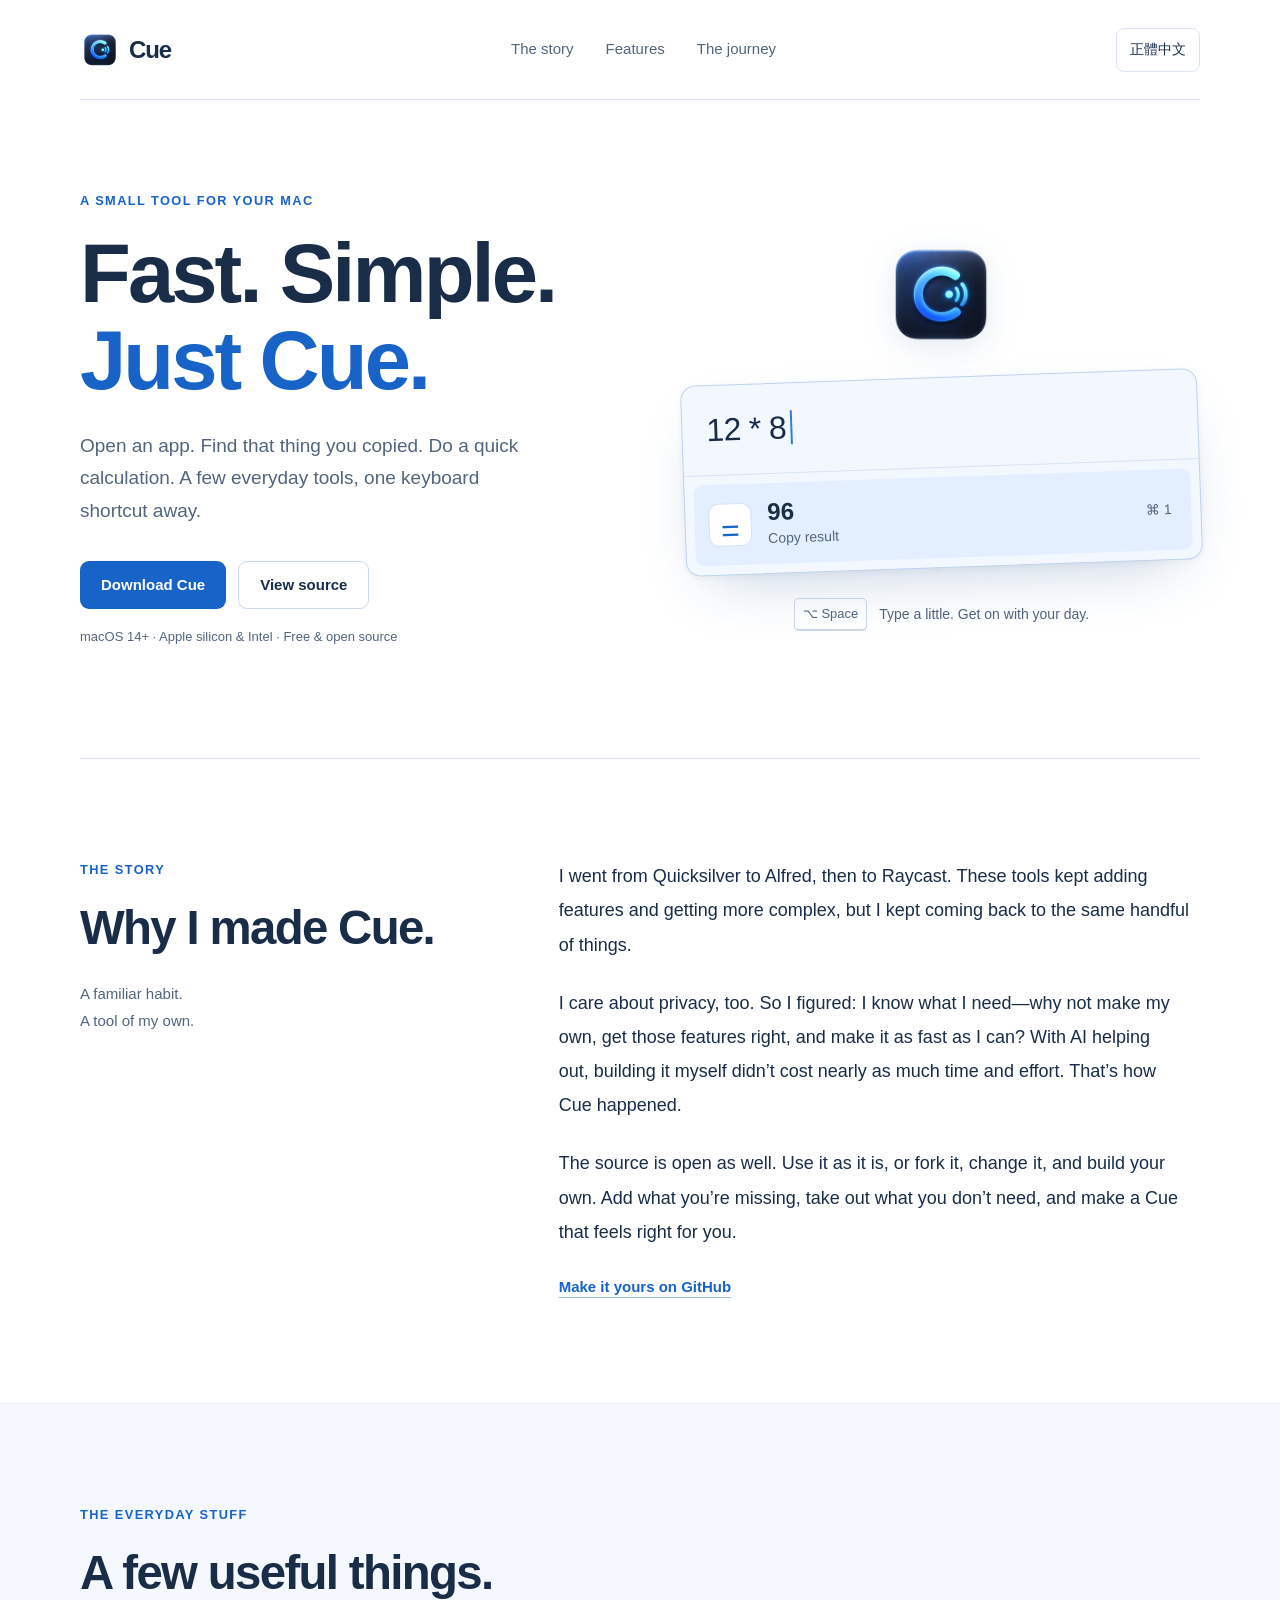
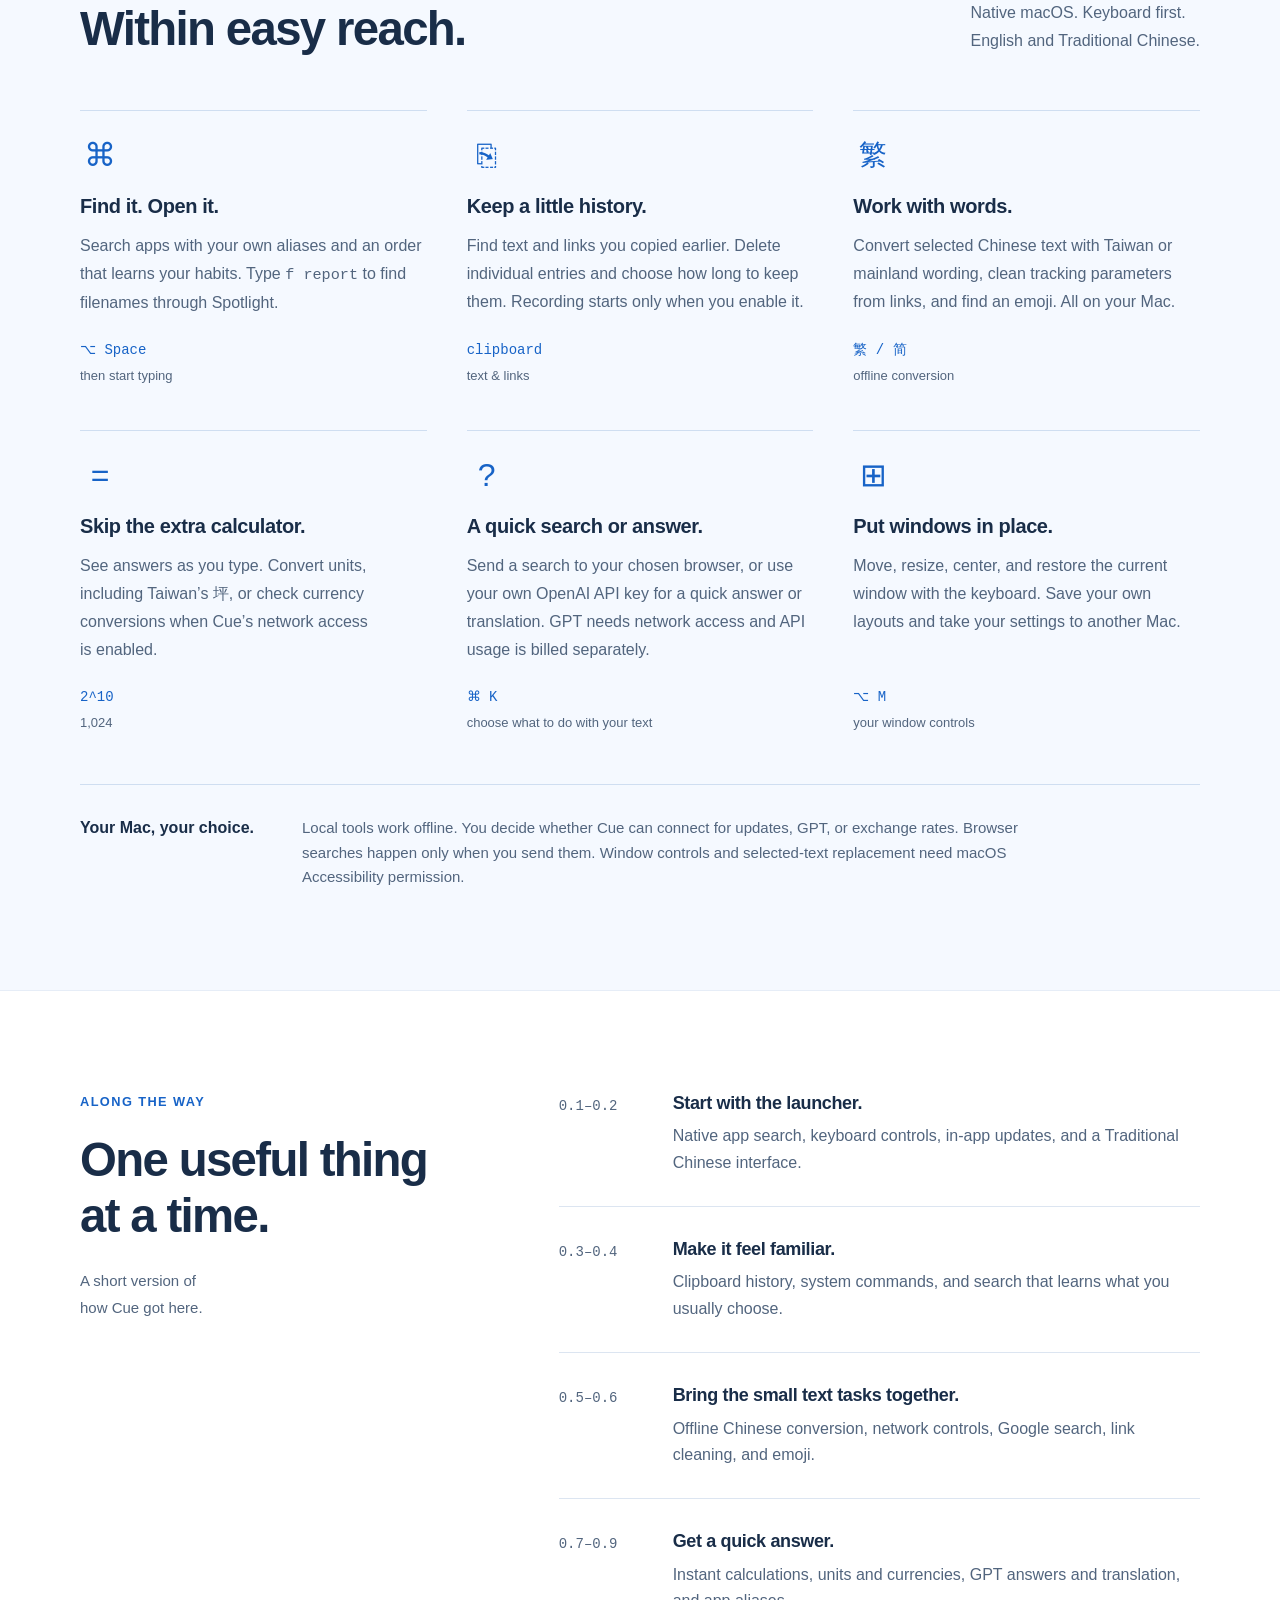
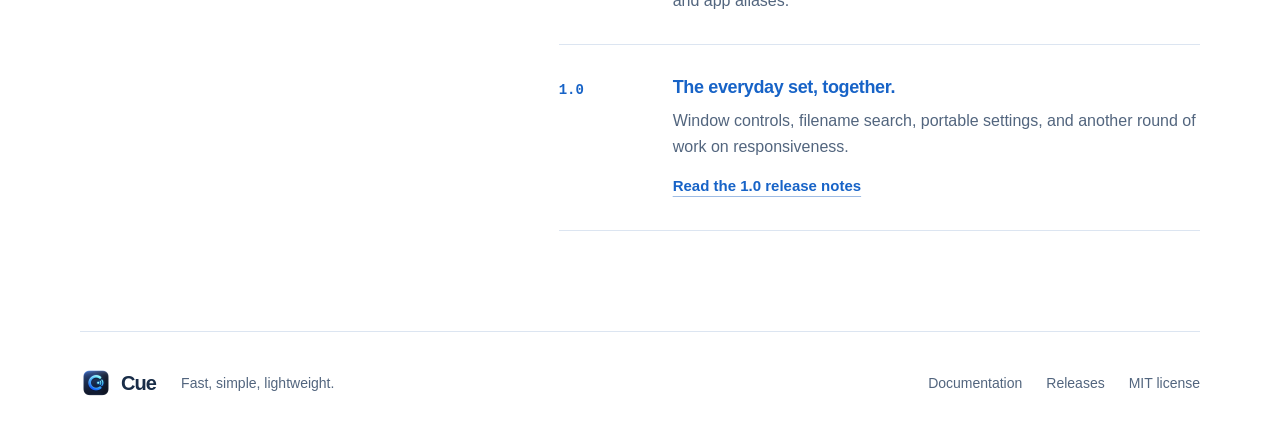
==== website/index.html @ 2a1d49bb "Publish Cue website and signed 1.0.0 update feed" ====
<!doctype html>
<html lang="en">
<head>
  <meta charset="utf-8">
  <meta name="viewport" content="width=device-width, initial-scale=1">
  <meta name="description" content="Cue is a fast, simple, open-source launcher for macOS. Apps, clipboard, text tools, calculations and window controls, a shortcut away.">
  <meta name="theme-color" content="#f5f9ff">
  <title>Cue — Fast, simple, lightweight.</title>
  <link rel="canonical" href="https://yihsiu.org/cue/">
  <link rel="alternate" hreflang="en" href="https://yihsiu.org/cue/">
  <link rel="alternate" hreflang="zh-Hant" href="https://yihsiu.org/cue/zh-Hant/">
  <link rel="icon" type="image/png" href="assets/cue-icon.png">
  <link rel="stylesheet" href="assets/site.css">
</head>
<body>
  <a class="skip-link" href="#main">Skip to content</a>
  <header class="site-header wrap">
    <a class="brand" href="./" aria-label="Cue home"><img src="assets/cue-icon.png" alt="" width="40" height="40"><span>Cue</span></a>
    <nav aria-label="Main navigation"><a href="#story">The story</a><a href="#features">Features</a><a href="#journey">The journey</a></nav>
    <a class="language" href="zh-Hant/" lang="zh-Hant" hreflang="zh-Hant" aria-label="切換至正體中文">正體中文</a>
  </header>

  <main id="main">
    <section class="hero wrap" aria-labelledby="hero-title">
      <div class="hero-copy">
        <p class="eyebrow">A small tool for your Mac</p>
        <h1 id="hero-title">Fast. Simple.<br><span>Just Cue.</span></h1>
        <p class="intro">Open an app. Find that thing you copied. Do a quick calculation. A few everyday tools, one keyboard shortcut away.</p>
        <div class="actions"><a class="button primary" href="https://github.com/hsiuhsiu/cue/releases/latest">Download Cue</a><a class="button secondary" href="https://github.com/hsiuhsiu/cue">View source</a></div>
        <p class="small-note">macOS 14+ · Apple silicon &amp; Intel · Free &amp; open source</p>
      </div>
      <figure class="hero-preview">
        <img class="hero-icon" src="assets/cue-icon.png" alt="Cue app icon" width="116" height="116">
        <div class="launcher-demo" aria-label="Calculator example: 12 times 8 equals 96">
          <div class="demo-query"><span>12 * 8</span><span class="demo-caret" aria-hidden="true"></span></div>
          <div class="demo-result"><span class="demo-symbol" aria-hidden="true">=</span><div><strong>96</strong><span>Copy result</span></div><kbd>⌘ 1</kbd></div>
        </div>
        <figcaption><kbd>⌥ Space</kbd><span>Type a little. Get on with your day.</span></figcaption>
      </figure>
    </section>

    <section id="story" class="story section wrap" aria-labelledby="story-title">
      <div class="section-heading"><p class="eyebrow">The story</p><h2 id="story-title">Why I made Cue.</h2><p class="margin-note">A familiar habit.<br>A tool of my own.</p></div>
      <div class="story-copy">
        <p>I went from Quicksilver to Alfred, then to Raycast. These tools kept adding features and getting more complex, but I kept coming back to the same handful of things.</p>
        <p>I care about privacy, too. So I figured: I know what I need—why not make my own, get those features right, and make it as fast as I can? With AI helping out, building it myself didn’t cost nearly as much time and effort. That’s how Cue happened.</p>
        <p>The source is open as well. Use it as it is, or fork it, change it, and build your own. Add what you’re missing, take out what you don’t need, and make a Cue that feels right for you.</p>
        <a class="text-link" href="https://github.com/hsiuhsiu/cue">Make it yours on GitHub</a>
      </div>
    </section>

    <section id="features" class="features section" aria-labelledby="features-title">
      <div class="wrap">
        <div class="section-top"><div><p class="eyebrow">The everyday stuff</p><h2 id="features-title">A few useful things.<br>Within easy reach.</h2></div><p>Native macOS. Keyboard first.<br>English and Traditional Chinese.</p></div>
        <div class="feature-grid">
          <article><span class="feature-mark" aria-hidden="true">⌘</span><h3>Find it. Open it.</h3><p>Search apps with your own aliases and an order that learns your habits. Type <code>f report</code> to find filenames through Spotlight.</p><span class="feature-example">⌥ Space <span>then start typing</span></span></article>
          <article><span class="feature-mark" aria-hidden="true">⎘</span><h3>Keep a little history.</h3><p>Find text and links you copied earlier. Delete individual entries and choose how long to keep them. Recording starts only when you enable it.</p><span class="feature-example">clipboard <span>text &amp; links</span></span></article>
          <article><span class="feature-mark text-mark" aria-hidden="true">繁</span><h3>Work with words.</h3><p>Convert selected Chinese text with Taiwan or mainland wording, clean tracking parameters from links, and find an emoji. All on your Mac.</p><span class="feature-example">繁 / 简 <span>offline conversion</span></span></article>
          <article><span class="feature-mark" aria-hidden="true">=</span><h3>Skip the extra calculator.</h3><p>See answers as you type. Convert units, including Taiwan’s 坪, or check currency conversions when Cue’s network access is enabled.</p><span class="feature-example">2^10 <span>1,024</span></span></article>
          <article><span class="feature-mark" aria-hidden="true">?</span><h3>A quick search or answer.</h3><p>Send a search to your chosen browser, or use your own OpenAI API key for a quick answer or translation. GPT needs network access and API usage is billed separately.</p><span class="feature-example">⌘ K <span>choose what to do with your text</span></span></article>
          <article><span class="feature-mark" aria-hidden="true">⊞</span><h3>Put windows in place.</h3><p>Move, resize, center, and restore the current window with the keyboard. Save your own layouts and take your settings to another Mac.</p><span class="feature-example">⌥ M <span>your window controls</span></span></article>
        </div>
        <div class="local-note"><strong>Your Mac, your choice.</strong><p>Local tools work offline. You decide whether Cue can connect for updates, GPT, or exchange rates. Browser searches happen only when you send them. Window controls and selected-text replacement need macOS Accessibility permission.</p></div>
      </div>
    </section>

    <section id="journey" class="journey section wrap" aria-labelledby="journey-title">
      <div class="section-heading"><p class="eyebrow">Along the way</p><h2 id="journey-title">One useful thing<br>at a time.</h2><p class="margin-note">A short version of<br>how Cue got here.</p></div>
      <ol class="timeline">
        <li><span class="version">0.1–0.2</span><div><h3>Start with the launcher.</h3><p>Native app search, keyboard controls, in-app updates, and a Traditional Chinese interface.</p></div></li>
        <li><span class="version">0.3–0.4</span><div><h3>Make it feel familiar.</h3><p>Clipboard history, system commands, and search that learns what you usually choose.</p></div></li>
        <li><span class="version">0.5–0.6</span><div><h3>Bring the small text tasks together.</h3><p>Offline Chinese conversion, network controls, Google search, link cleaning, and emoji.</p></div></li>
        <li><span class="version">0.7–0.9</span><div><h3>Get a quick answer.</h3><p>Instant calculations, units and currencies, GPT answers and translation, and app aliases.</p></div></li>
        <li class="milestone"><span class="version">1.0</span><div><h3>The everyday set, together.</h3><p>Window controls, filename search, portable settings, and another round of work on responsiveness.</p><a class="text-link" href="https://github.com/hsiuhsiu/cue/releases/tag/v1.0.0">Read the 1.0 release notes</a></div></li>
      </ol>
    </section>
  </main>

  <footer class="site-footer wrap"><a class="brand" href="./"><img src="assets/cue-icon.png" alt="" width="32" height="32"><span>Cue</span></a><p>Fast, simple, lightweight.</p><nav aria-label="More about Cue"><a href="https://github.com/hsiuhsiu/cue#readme">Documentation</a><a href="https://github.com/hsiuhsiu/cue/releases">Releases</a><a href="https://github.com/hsiuhsiu/cue/blob/main/LICENSE">MIT license</a></nav></footer>
</body>
</html>
---- website/assets/site.css ----
:root{color-scheme:light;--ink:#192d48;--muted:#52657e;--blue:#1763c7;--line:#dce5f1;--pale:#f5f9ff;--font:-apple-system,BlinkMacSystemFont,"Segoe UI","Noto Sans TC",sans-serif}
*{box-sizing:border-box}html{scroll-padding-top:2rem}body{margin:0;background:#fff;color:var(--ink);font-family:var(--font);font-size:1rem;line-height:1.65;-webkit-font-smoothing:antialiased}a{color:inherit;text-decoration:none}a:hover{color:var(--blue)}a:focus-visible{outline:3px solid var(--blue);outline-offset:5px;border-radius:4px}img{display:block;max-width:100%;height:auto}h1,h2,h3,p,figure{margin:0}h1,h2,h3{font-weight:650;letter-spacing:-.035em}h1{font-size:clamp(3.5rem,6.5vw,5.5rem);line-height:1.04}h2{font-size:clamp(2rem,3.7vw,3rem);line-height:1.17}h3{font-size:1.25rem;line-height:1.35;letter-spacing:-.02em}p{text-wrap:pretty}.wrap{width:min(1120px,calc(100% - 64px));margin-inline:auto}.section{padding-block:100px}.eyebrow{margin-bottom:20px;font-size:.8rem;font-weight:650;letter-spacing:.11em;text-transform:uppercase;color:var(--blue)}.skip-link{position:fixed;top:12px;left:16px;padding:10px 16px;background:#fff;border:2px solid var(--blue);z-index:10;transform:translateY(-150%)}.skip-link:focus{transform:translateY(0)}
.site-header{min-height:100px;display:flex;align-items:center;justify-content:space-between;gap:24px;border-bottom:1px solid var(--line)}.brand{display:inline-flex;align-items:center;gap:9px;font-size:1.5rem;font-weight:700;letter-spacing:-.045em;white-space:nowrap}.brand img{flex-shrink:0}.site-header nav{display:flex;gap:32px;font-size:.9375rem;color:var(--muted)}.site-header nav a,.language{display:inline-flex;align-items:center;min-height:44px}.language{font-size:.875rem;font-weight:550;border:1px solid var(--line);border-radius:8px;padding:6px 13px;white-space:nowrap}
.hero{display:grid;grid-template-columns:1.05fr 1fr;align-items:center;gap:60px;padding-block:90px 110px}.hero h1 span{color:var(--blue)}.intro{max-width:31rem;font-size:1.1875rem;line-height:1.7;color:var(--muted);margin-top:26px}.actions{display:flex;flex-wrap:wrap;gap:12px;margin-top:34px}.button{display:inline-flex;min-height:48px;align-items:center;justify-content:center;border-radius:9px;padding:10px 21px;font-size:.9375rem;font-weight:600;transition:background-color .15s}.primary{background:var(--blue);color:#fff}.primary:hover{background:#104ea1;color:#fff}.secondary{border:1px solid #cbd8e9;background:#fff}.secondary:hover{background:var(--pale)}.small-note{font-size:.8125rem;line-height:1.7;color:var(--muted);margin-top:17px}.hero-preview{position:relative;min-width:0;padding-top:30px}.hero-icon{margin:0 auto 24px;width:116px;filter:drop-shadow(0 8px 16px #1c4e8420)}.launcher-demo{overflow:hidden;background:#f3f8ff;border:1px solid #bfd2ed;border-radius:15px;box-shadow:0 25px 65px -27px #2d5e9a55,0 2px 6px #2039570c;transform:rotate(-2deg)}.demo-query{display:flex;align-items:center;min-height:82px;padding:18px 24px;font-size:2rem;font-weight:500;letter-spacing:-.02em;border-bottom:1px solid #d6e3f4}.demo-caret{width:2px;height:34px;background:#377cd8;margin-left:4px}.demo-result{display:flex;gap:16px;align-items:center;margin:9px;padding:14px;background:#e3efff;border-radius:9px}.demo-symbol{display:grid;place-items:center;flex:0 0 43px;width:43px;height:43px;background:white;border:1px solid #d6e3f4;border-radius:10px;color:var(--blue);font-size:2rem;font-weight:400}.demo-result>div{display:flex;flex-direction:column}.demo-result strong{font-size:1.5rem;font-weight:600;line-height:1.25}.demo-result>div>span{font-size:.875rem;color:var(--muted)}kbd{font-family:var(--font);font-size:.875rem;white-space:nowrap}.demo-result kbd{margin-left:auto;color:var(--muted);padding:4px 6px;border-radius:4px}figcaption{display:flex;align-items:center;justify-content:center;gap:12px;margin-top:30px;font-size:.875rem;color:var(--muted);flex-wrap:wrap}figcaption kbd{padding:4px 8px;background:#fff;border:1px solid #ccd8e7;border-bottom-width:2px;border-radius:5px;font-size:.8125rem}
.story{display:grid;grid-template-columns:1fr 1.65fr;gap:90px;border-top:1px solid var(--line)}.margin-note{margin-top:24px;font-size:.9375rem;color:var(--muted);line-height:1.8}.story-copy{font-size:1.125rem;line-height:1.9}.story-copy p+p{margin-top:24px}.text-link{display:inline-block;color:var(--blue);font-size:.9375rem;font-weight:550;text-decoration:underline;text-underline-offset:5px;text-decoration-color:#9ebce4}.story-copy>.text-link{margin-top:24px}.text-link:hover{text-decoration-color:var(--blue)}
.features{background:var(--pale);border-top:1px solid #e6edf7;border-bottom:1px solid #e6edf7}.section-top{display:flex;align-items:flex-end;justify-content:space-between;gap:32px;margin-bottom:54px}.section-top>p{color:var(--muted);font-size:1rem;line-height:1.8}.feature-grid{display:grid;grid-template-columns:repeat(3,minmax(0,1fr));gap:44px 40px}.feature-grid article{display:flex;flex-direction:column;align-items:flex-start;border-top:1px solid #cfdef1;padding-top:24px}.feature-mark{width:40px;height:40px;display:grid;place-items:center;color:var(--blue);font-size:2rem;line-height:1;margin-bottom:18px}.text-mark{font-size:1.75rem}.feature-grid p{margin-top:12px;color:var(--muted);font-size:1rem;line-height:1.75}.feature-example{display:block;margin-top:auto;padding-top:22px;font-family:ui-monospace,SFMono-Regular,Consolas,monospace;font-size:.875rem;color:var(--blue)}.feature-example>span{display:block;font-family:var(--font);font-size:.8125rem;margin-top:3px;color:var(--muted)}code{font-size:.95em;overflow-wrap:anywhere}.local-note{display:flex;gap:48px;padding-top:30px;border-top:1px solid #cfdef1;margin-top:50px;align-items:baseline}.local-note strong{flex:0 0 auto;font-size:1rem;font-weight:600}.local-note p{color:var(--muted);font-size:.9375rem;max-width:720px}
.journey{display:grid;grid-template-columns:1fr 1.65fr;gap:90px}.timeline{list-style:none;padding:0;margin:0}.timeline li{display:grid;grid-template-columns:90px minmax(0,1fr);gap:24px;padding:0 0 30px;margin-bottom:30px;border-bottom:1px solid var(--line)}.timeline li:last-child{margin-bottom:0}.version{font-size:.875rem;font-family:ui-monospace,SFMono-Regular,Consolas,monospace;color:var(--muted);padding-top:4px}.timeline h3{font-size:1.125rem}.timeline p{color:var(--muted);margin-top:8px;font-size:1rem}.milestone .version{color:var(--blue);font-weight:650}.milestone h3{color:var(--blue)}.timeline .text-link{margin-top:14px}.site-footer{border-top:1px solid var(--line);display:flex;align-items:center;gap:25px;padding-block:32px 42px}.site-footer .brand{font-size:1.25rem}.site-footer>p{font-size:.875rem;color:var(--muted)}.site-footer nav{display:flex;gap:24px;margin-left:auto;font-size:.875rem;color:var(--muted)}.site-footer nav a{padding-block:8px}
html[lang="zh-Hant"] h1{font-size:clamp(3rem,5.7vw,4.75rem);line-height:1.22;letter-spacing:-.035em}html[lang="zh-Hant"] h2{line-height:1.4;font-size:clamp(2rem,3.2vw,2.6rem)}html[lang="zh-Hant"] .story-copy{line-height:2}html[lang="zh-Hant"] .eyebrow{letter-spacing:.09em}html[lang="zh-Hant"] .feature-grid p{line-height:1.9}
@media(max-width:950px){.hero{gap:36px}.story,.journey{gap:42px;grid-template-columns:1fr 1.7fr}.feature-grid{grid-template-columns:repeat(2,minmax(0,1fr))}.site-footer{flex-wrap:wrap}.site-footer nav{margin-left:auto}.hero-preview{padding-top:12px}.section-top>p{max-width:15rem}}
@media(max-width:700px){.wrap{width:calc(100% - 40px)}.site-header{min-height:80px;gap:12px;flex-wrap:wrap;padding-block:14px}.site-header nav{order:3;width:100%;justify-content:space-between;gap:12px;border-top:1px solid var(--line);padding-top:5px;font-size:.875rem}.brand{font-size:1.3rem}.brand img{width:34px}.language{font-size:.8125rem}.hero{grid-template-columns:1fr;gap:36px;padding-block:50px 64px}.hero-copy{max-width:36rem}.intro{font-size:1.0625rem;max-width:32rem}.hero-preview{width:min(420px,100%);margin-inline:auto;padding:0 6px}.hero-icon{width:88px;margin-bottom:18px}.launcher-demo{transform:none}.demo-query{min-height:72px;font-size:1.75rem}.small-note{font-size:.8125rem}.section{padding-block:62px}.story,.journey{grid-template-columns:1fr;gap:30px}.margin-note{display:none}.eyebrow{margin-bottom:14px}.story-copy{font-size:1.0625rem}.section-top{display:block;margin-bottom:34px}.section-top>p{margin-top:20px;max-width:none}.section-top>p br{display:none}.feature-grid{gap:32px 24px}.feature-grid h3{font-size:1.125rem}.feature-grid p{font-size:.9375rem}.local-note{display:block;margin-top:36px}.local-note p{margin-top:10px}.timeline li{grid-template-columns:76px minmax(0,1fr);gap:16px}.site-footer{gap:14px;padding-block:26px}.site-footer nav{width:100%;margin:0;gap:24px;flex-wrap:wrap}.site-footer>p{margin-left:auto}}
@media(max-width:390px){.wrap{width:calc(100% - 32px)}.feature-grid{grid-template-columns:1fr}.actions{gap:10px}.button{padding-inline:17px}.hero h1{font-size:3.2rem}html[lang="zh-Hant"] h1{font-size:2.75rem}.timeline li{grid-template-columns:70px minmax(0,1fr);gap:12px}}
@media(prefers-reduced-motion:reduce){*{scroll-behavior:auto!important;transition:none!important}}
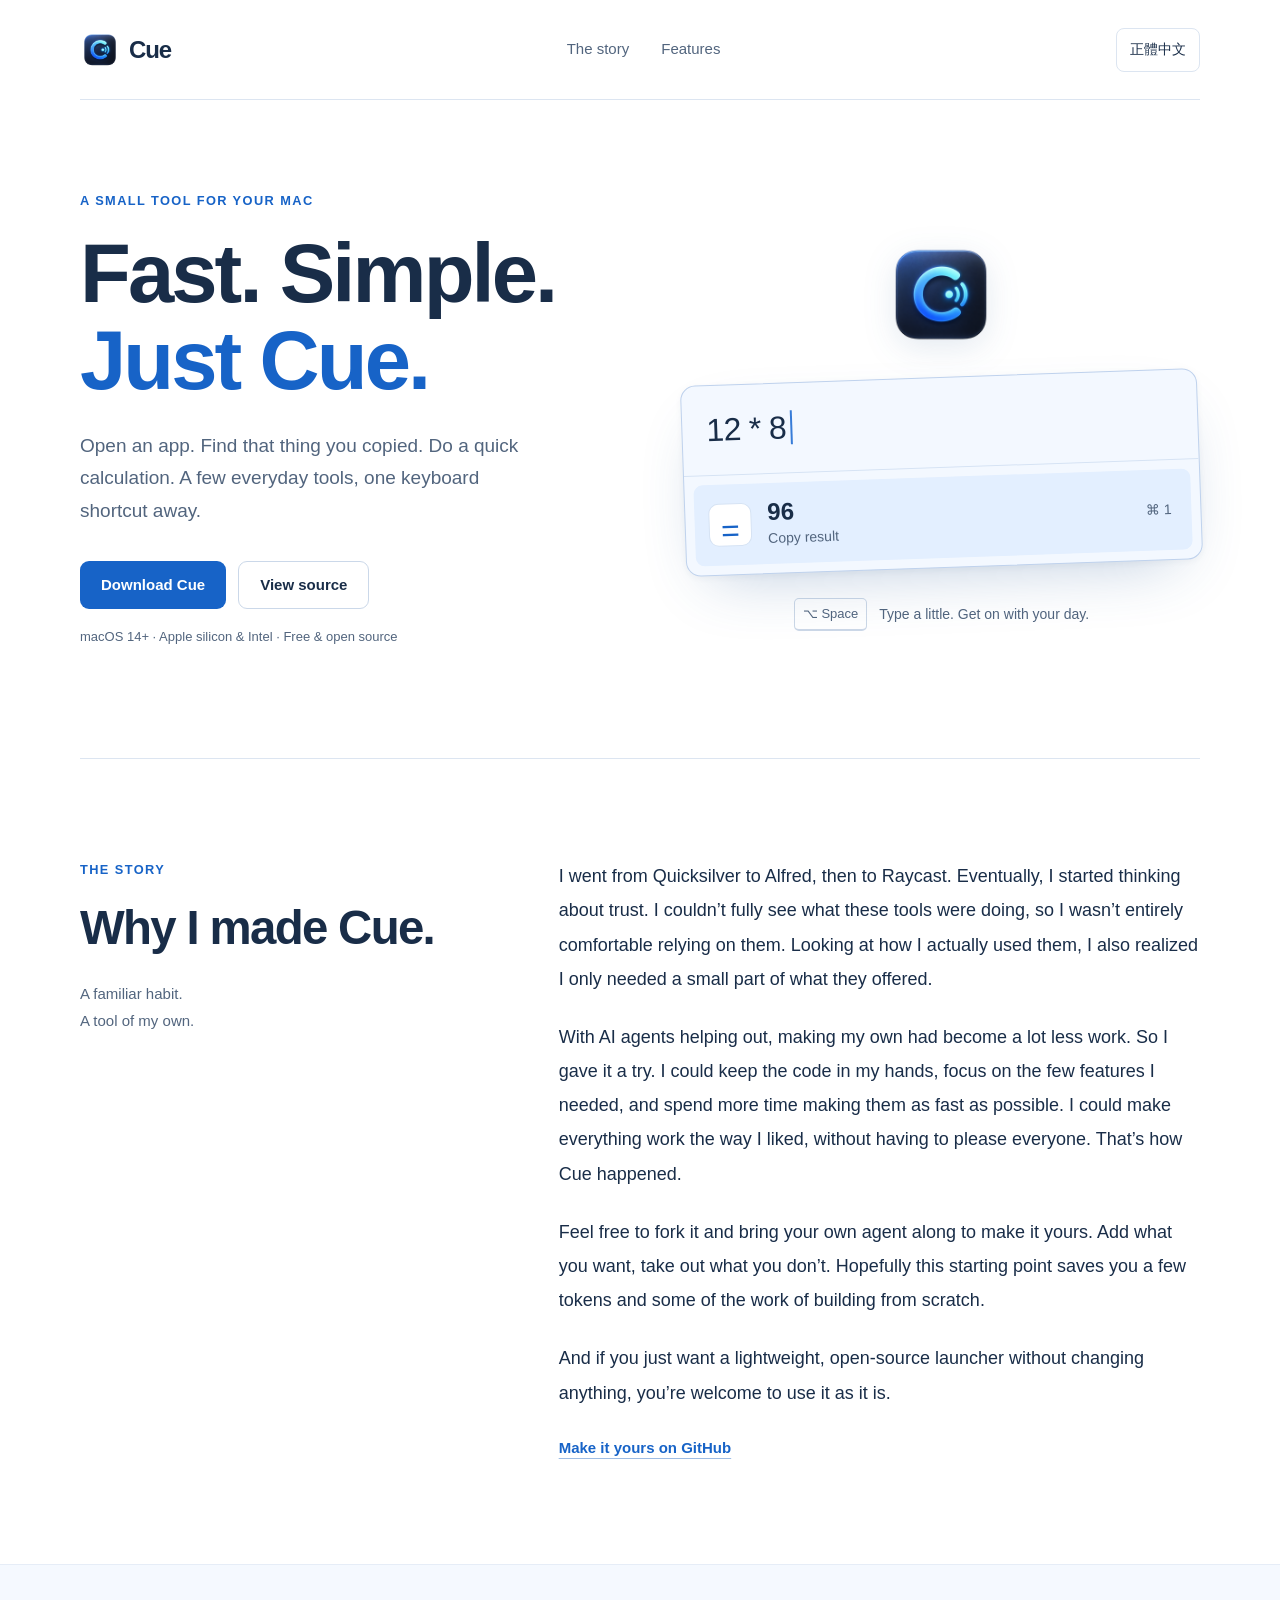
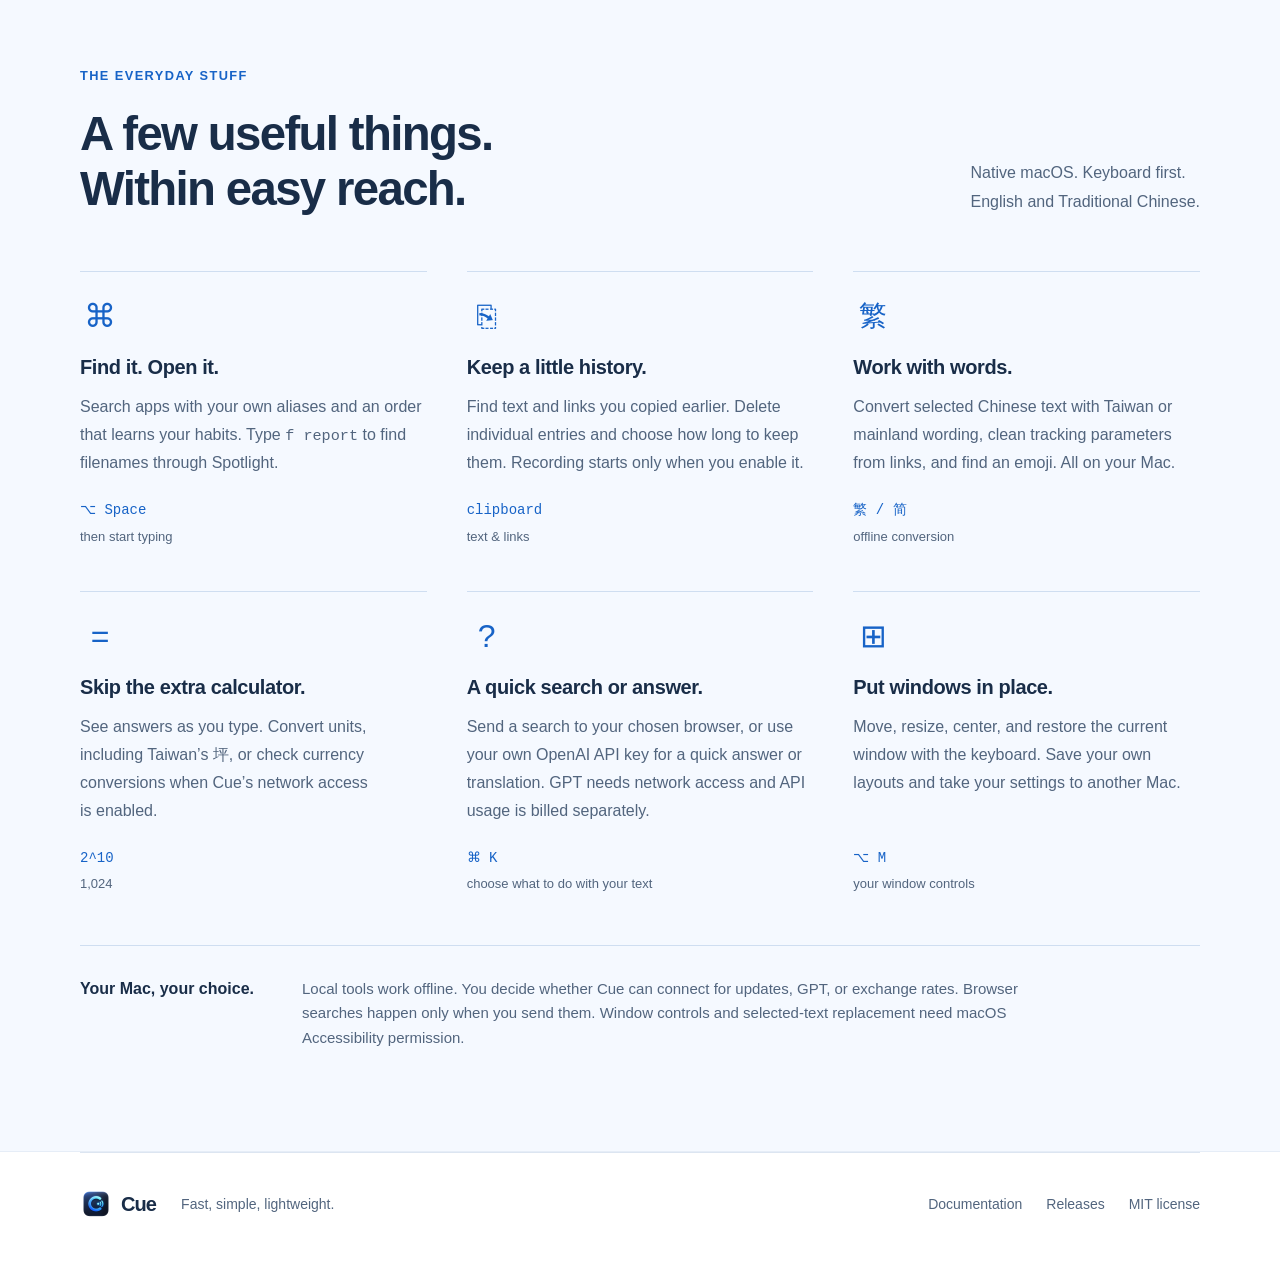
==== commit fb616ded: "Rewrite Cue origin story and remove website timeline" ====
--- a/website/index.html
+++ b/website/index.html
@@ -16,7 +16,7 @@
   <a class="skip-link" href="#main">Skip to content</a>
   <header class="site-header wrap">
     <a class="brand" href="./" aria-label="Cue home"><img src="assets/cue-icon.png" alt="" width="40" height="40"><span>Cue</span></a>
-    <nav aria-label="Main navigation"><a href="#story">The story</a><a href="#features">Features</a><a href="#journey">The journey</a></nav>
+    <nav aria-label="Main navigation"><a href="#story">The story</a><a href="#features">Features</a></nav>
     <a class="language" href="zh-Hant/" lang="zh-Hant" hreflang="zh-Hant" aria-label="切換至正體中文">正體中文</a>
   </header>
 
@@ -42,9 +42,10 @@
     <section id="story" class="story section wrap" aria-labelledby="story-title">
       <div class="section-heading"><p class="eyebrow">The story</p><h2 id="story-title">Why I made Cue.</h2><p class="margin-note">A familiar habit.<br>A tool of my own.</p></div>
       <div class="story-copy">
-        <p>I went from Quicksilver to Alfred, then to Raycast. These tools kept adding features and getting more complex, but I kept coming back to the same handful of things.</p>
-        <p>I care about privacy, too. So I figured: I know what I need—why not make my own, get those features right, and make it as fast as I can? With AI helping out, building it myself didn’t cost nearly as much time and effort. That’s how Cue happened.</p>
-        <p>The source is open as well. Use it as it is, or fork it, change it, and build your own. Add what you’re missing, take out what you don’t need, and make a Cue that feels right for you.</p>
+        <p>I went from Quicksilver to Alfred, then to Raycast. Eventually, I started thinking about trust. I couldn’t fully see what these tools were doing, so I wasn’t entirely comfortable relying on them. Looking at how I actually used them, I also realized I only needed a small part of what they offered.</p>
+        <p>With AI agents helping out, making my own had become a lot less work. So I gave it a try. I could keep the code in my hands, focus on the few features I needed, and spend more time making them as fast as possible. I could make everything work the way I liked, without having to please everyone. That’s how Cue happened.</p>
+        <p>Feel free to fork it and bring your own agent along to make it yours. Add what you want, take out what you don’t. Hopefully this starting point saves you a few tokens and some of the work of building from scratch.</p>
+        <p>And if you just want a lightweight, open-source launcher without changing anything, you’re welcome to use it as it is.</p>
         <a class="text-link" href="https://github.com/hsiuhsiu/cue">Make it yours on GitHub</a>
       </div>
     </section>
@@ -64,16 +65,6 @@
       </div>
     </section>
 
-    <section id="journey" class="journey section wrap" aria-labelledby="journey-title">
-      <div class="section-heading"><p class="eyebrow">Along the way</p><h2 id="journey-title">One useful thing<br>at a time.</h2><p class="margin-note">A short version of<br>how Cue got here.</p></div>
-      <ol class="timeline">
-        <li><span class="version">0.1–0.2</span><div><h3>Start with the launcher.</h3><p>Native app search, keyboard controls, in-app updates, and a Traditional Chinese interface.</p></div></li>
-        <li><span class="version">0.3–0.4</span><div><h3>Make it feel familiar.</h3><p>Clipboard history, system commands, and search that learns what you usually choose.</p></div></li>
-        <li><span class="version">0.5–0.6</span><div><h3>Bring the small text tasks together.</h3><p>Offline Chinese conversion, network controls, Google search, link cleaning, and emoji.</p></div></li>
-        <li><span class="version">0.7–0.9</span><div><h3>Get a quick answer.</h3><p>Instant calculations, units and currencies, GPT answers and translation, and app aliases.</p></div></li>
-        <li class="milestone"><span class="version">1.0</span><div><h3>The everyday set, together.</h3><p>Window controls, filename search, portable settings, and another round of work on responsiveness.</p><a class="text-link" href="https://github.com/hsiuhsiu/cue/releases/tag/v1.0.0">Read the 1.0 release notes</a></div></li>
-      </ol>
-    </section>
   </main>
 
   <footer class="site-footer wrap"><a class="brand" href="./"><img src="assets/cue-icon.png" alt="" width="32" height="32"><span>Cue</span></a><p>Fast, simple, lightweight.</p><nav aria-label="More about Cue"><a href="https://github.com/hsiuhsiu/cue#readme">Documentation</a><a href="https://github.com/hsiuhsiu/cue/releases">Releases</a><a href="https://github.com/hsiuhsiu/cue/blob/main/LICENSE">MIT license</a></nav></footer>
--- a/website/assets/site.css
+++ b/website/assets/site.css
@@ -4,9 +4,9 @@
 .hero{display:grid;grid-template-columns:1.05fr 1fr;align-items:center;gap:60px;padding-block:90px 110px}.hero h1 span{color:var(--blue)}.intro{max-width:31rem;font-size:1.1875rem;line-height:1.7;color:var(--muted);margin-top:26px}.actions{display:flex;flex-wrap:wrap;gap:12px;margin-top:34px}.button{display:inline-flex;min-height:48px;align-items:center;justify-content:center;border-radius:9px;padding:10px 21px;font-size:.9375rem;font-weight:600;transition:background-color .15s}.primary{background:var(--blue);color:#fff}.primary:hover{background:#104ea1;color:#fff}.secondary{border:1px solid #cbd8e9;background:#fff}.secondary:hover{background:var(--pale)}.small-note{font-size:.8125rem;line-height:1.7;color:var(--muted);margin-top:17px}.hero-preview{position:relative;min-width:0;padding-top:30px}.hero-icon{margin:0 auto 24px;width:116px;filter:drop-shadow(0 8px 16px #1c4e8420)}.launcher-demo{overflow:hidden;background:#f3f8ff;border:1px solid #bfd2ed;border-radius:15px;box-shadow:0 25px 65px -27px #2d5e9a55,0 2px 6px #2039570c;transform:rotate(-2deg)}.demo-query{display:flex;align-items:center;min-height:82px;padding:18px 24px;font-size:2rem;font-weight:500;letter-spacing:-.02em;border-bottom:1px solid #d6e3f4}.demo-caret{width:2px;height:34px;background:#377cd8;margin-left:4px}.demo-result{display:flex;gap:16px;align-items:center;margin:9px;padding:14px;background:#e3efff;border-radius:9px}.demo-symbol{display:grid;place-items:center;flex:0 0 43px;width:43px;height:43px;background:white;border:1px solid #d6e3f4;border-radius:10px;color:var(--blue);font-size:2rem;font-weight:400}.demo-result>div{display:flex;flex-direction:column}.demo-result strong{font-size:1.5rem;font-weight:600;line-height:1.25}.demo-result>div>span{font-size:.875rem;color:var(--muted)}kbd{font-family:var(--font);font-size:.875rem;white-space:nowrap}.demo-result kbd{margin-left:auto;color:var(--muted);padding:4px 6px;border-radius:4px}figcaption{display:flex;align-items:center;justify-content:center;gap:12px;margin-top:30px;font-size:.875rem;color:var(--muted);flex-wrap:wrap}figcaption kbd{padding:4px 8px;background:#fff;border:1px solid #ccd8e7;border-bottom-width:2px;border-radius:5px;font-size:.8125rem}
 .story{display:grid;grid-template-columns:1fr 1.65fr;gap:90px;border-top:1px solid var(--line)}.margin-note{margin-top:24px;font-size:.9375rem;color:var(--muted);line-height:1.8}.story-copy{font-size:1.125rem;line-height:1.9}.story-copy p+p{margin-top:24px}.text-link{display:inline-block;color:var(--blue);font-size:.9375rem;font-weight:550;text-decoration:underline;text-underline-offset:5px;text-decoration-color:#9ebce4}.story-copy>.text-link{margin-top:24px}.text-link:hover{text-decoration-color:var(--blue)}
 .features{background:var(--pale);border-top:1px solid #e6edf7;border-bottom:1px solid #e6edf7}.section-top{display:flex;align-items:flex-end;justify-content:space-between;gap:32px;margin-bottom:54px}.section-top>p{color:var(--muted);font-size:1rem;line-height:1.8}.feature-grid{display:grid;grid-template-columns:repeat(3,minmax(0,1fr));gap:44px 40px}.feature-grid article{display:flex;flex-direction:column;align-items:flex-start;border-top:1px solid #cfdef1;padding-top:24px}.feature-mark{width:40px;height:40px;display:grid;place-items:center;color:var(--blue);font-size:2rem;line-height:1;margin-bottom:18px}.text-mark{font-size:1.75rem}.feature-grid p{margin-top:12px;color:var(--muted);font-size:1rem;line-height:1.75}.feature-example{display:block;margin-top:auto;padding-top:22px;font-family:ui-monospace,SFMono-Regular,Consolas,monospace;font-size:.875rem;color:var(--blue)}.feature-example>span{display:block;font-family:var(--font);font-size:.8125rem;margin-top:3px;color:var(--muted)}code{font-size:.95em;overflow-wrap:anywhere}.local-note{display:flex;gap:48px;padding-top:30px;border-top:1px solid #cfdef1;margin-top:50px;align-items:baseline}.local-note strong{flex:0 0 auto;font-size:1rem;font-weight:600}.local-note p{color:var(--muted);font-size:.9375rem;max-width:720px}
-.journey{display:grid;grid-template-columns:1fr 1.65fr;gap:90px}.timeline{list-style:none;padding:0;margin:0}.timeline li{display:grid;grid-template-columns:90px minmax(0,1fr);gap:24px;padding:0 0 30px;margin-bottom:30px;border-bottom:1px solid var(--line)}.timeline li:last-child{margin-bottom:0}.version{font-size:.875rem;font-family:ui-monospace,SFMono-Regular,Consolas,monospace;color:var(--muted);padding-top:4px}.timeline h3{font-size:1.125rem}.timeline p{color:var(--muted);margin-top:8px;font-size:1rem}.milestone .version{color:var(--blue);font-weight:650}.milestone h3{color:var(--blue)}.timeline .text-link{margin-top:14px}.site-footer{border-top:1px solid var(--line);display:flex;align-items:center;gap:25px;padding-block:32px 42px}.site-footer .brand{font-size:1.25rem}.site-footer>p{font-size:.875rem;color:var(--muted)}.site-footer nav{display:flex;gap:24px;margin-left:auto;font-size:.875rem;color:var(--muted)}.site-footer nav a{padding-block:8px}
+.site-footer{border-top:1px solid var(--line);display:flex;align-items:center;gap:25px;padding-block:32px 42px}.site-footer .brand{font-size:1.25rem}.site-footer>p{font-size:.875rem;color:var(--muted)}.site-footer nav{display:flex;gap:24px;margin-left:auto;font-size:.875rem;color:var(--muted)}.site-footer nav a{padding-block:8px}
 html[lang="zh-Hant"] h1{font-size:clamp(3rem,5.7vw,4.75rem);line-height:1.22;letter-spacing:-.035em}html[lang="zh-Hant"] h2{line-height:1.4;font-size:clamp(2rem,3.2vw,2.6rem)}html[lang="zh-Hant"] .story-copy{line-height:2}html[lang="zh-Hant"] .eyebrow{letter-spacing:.09em}html[lang="zh-Hant"] .feature-grid p{line-height:1.9}
-@media(max-width:950px){.hero{gap:36px}.story,.journey{gap:42px;grid-template-columns:1fr 1.7fr}.feature-grid{grid-template-columns:repeat(2,minmax(0,1fr))}.site-footer{flex-wrap:wrap}.site-footer nav{margin-left:auto}.hero-preview{padding-top:12px}.section-top>p{max-width:15rem}}
-@media(max-width:700px){.wrap{width:calc(100% - 40px)}.site-header{min-height:80px;gap:12px;flex-wrap:wrap;padding-block:14px}.site-header nav{order:3;width:100%;justify-content:space-between;gap:12px;border-top:1px solid var(--line);padding-top:5px;font-size:.875rem}.brand{font-size:1.3rem}.brand img{width:34px}.language{font-size:.8125rem}.hero{grid-template-columns:1fr;gap:36px;padding-block:50px 64px}.hero-copy{max-width:36rem}.intro{font-size:1.0625rem;max-width:32rem}.hero-preview{width:min(420px,100%);margin-inline:auto;padding:0 6px}.hero-icon{width:88px;margin-bottom:18px}.launcher-demo{transform:none}.demo-query{min-height:72px;font-size:1.75rem}.small-note{font-size:.8125rem}.section{padding-block:62px}.story,.journey{grid-template-columns:1fr;gap:30px}.margin-note{display:none}.eyebrow{margin-bottom:14px}.story-copy{font-size:1.0625rem}.section-top{display:block;margin-bottom:34px}.section-top>p{margin-top:20px;max-width:none}.section-top>p br{display:none}.feature-grid{gap:32px 24px}.feature-grid h3{font-size:1.125rem}.feature-grid p{font-size:.9375rem}.local-note{display:block;margin-top:36px}.local-note p{margin-top:10px}.timeline li{grid-template-columns:76px minmax(0,1fr);gap:16px}.site-footer{gap:14px;padding-block:26px}.site-footer nav{width:100%;margin:0;gap:24px;flex-wrap:wrap}.site-footer>p{margin-left:auto}}
-@media(max-width:390px){.wrap{width:calc(100% - 32px)}.feature-grid{grid-template-columns:1fr}.actions{gap:10px}.button{padding-inline:17px}.hero h1{font-size:3.2rem}html[lang="zh-Hant"] h1{font-size:2.75rem}.timeline li{grid-template-columns:70px minmax(0,1fr);gap:12px}}
+@media(max-width:950px){.hero{gap:36px}.story{gap:42px;grid-template-columns:1fr 1.7fr}.feature-grid{grid-template-columns:repeat(2,minmax(0,1fr))}.site-footer{flex-wrap:wrap}.site-footer nav{margin-left:auto}.hero-preview{padding-top:12px}.section-top>p{max-width:15rem}}
+@media(max-width:700px){.wrap{width:calc(100% - 40px)}.site-header{min-height:80px;gap:12px;flex-wrap:wrap;padding-block:14px}.site-header nav{order:3;width:100%;justify-content:space-between;gap:12px;border-top:1px solid var(--line);padding-top:5px;font-size:.875rem}.brand{font-size:1.3rem}.brand img{width:34px}.language{font-size:.8125rem}.hero{grid-template-columns:1fr;gap:36px;padding-block:50px 64px}.hero-copy{max-width:36rem}.intro{font-size:1.0625rem;max-width:32rem}.hero-preview{width:min(420px,100%);margin-inline:auto;padding:0 6px}.hero-icon{width:88px;margin-bottom:18px}.launcher-demo{transform:none}.demo-query{min-height:72px;font-size:1.75rem}.small-note{font-size:.8125rem}.section{padding-block:62px}.story{grid-template-columns:1fr;gap:30px}.margin-note{display:none}.eyebrow{margin-bottom:14px}.story-copy{font-size:1.0625rem}.section-top{display:block;margin-bottom:34px}.section-top>p{margin-top:20px;max-width:none}.section-top>p br{display:none}.feature-grid{gap:32px 24px}.feature-grid h3{font-size:1.125rem}.feature-grid p{font-size:.9375rem}.local-note{display:block;margin-top:36px}.local-note p{margin-top:10px}.site-footer{gap:14px;padding-block:26px}.site-footer nav{width:100%;margin:0;gap:24px;flex-wrap:wrap}.site-footer>p{margin-left:auto}}
+@media(max-width:390px){.wrap{width:calc(100% - 32px)}.feature-grid{grid-template-columns:1fr}.actions{gap:10px}.button{padding-inline:17px}.hero h1{font-size:3.2rem}html[lang="zh-Hant"] h1{font-size:2.75rem}}
 @media(prefers-reduced-motion:reduce){*{scroll-behavior:auto!important;transition:none!important}}
